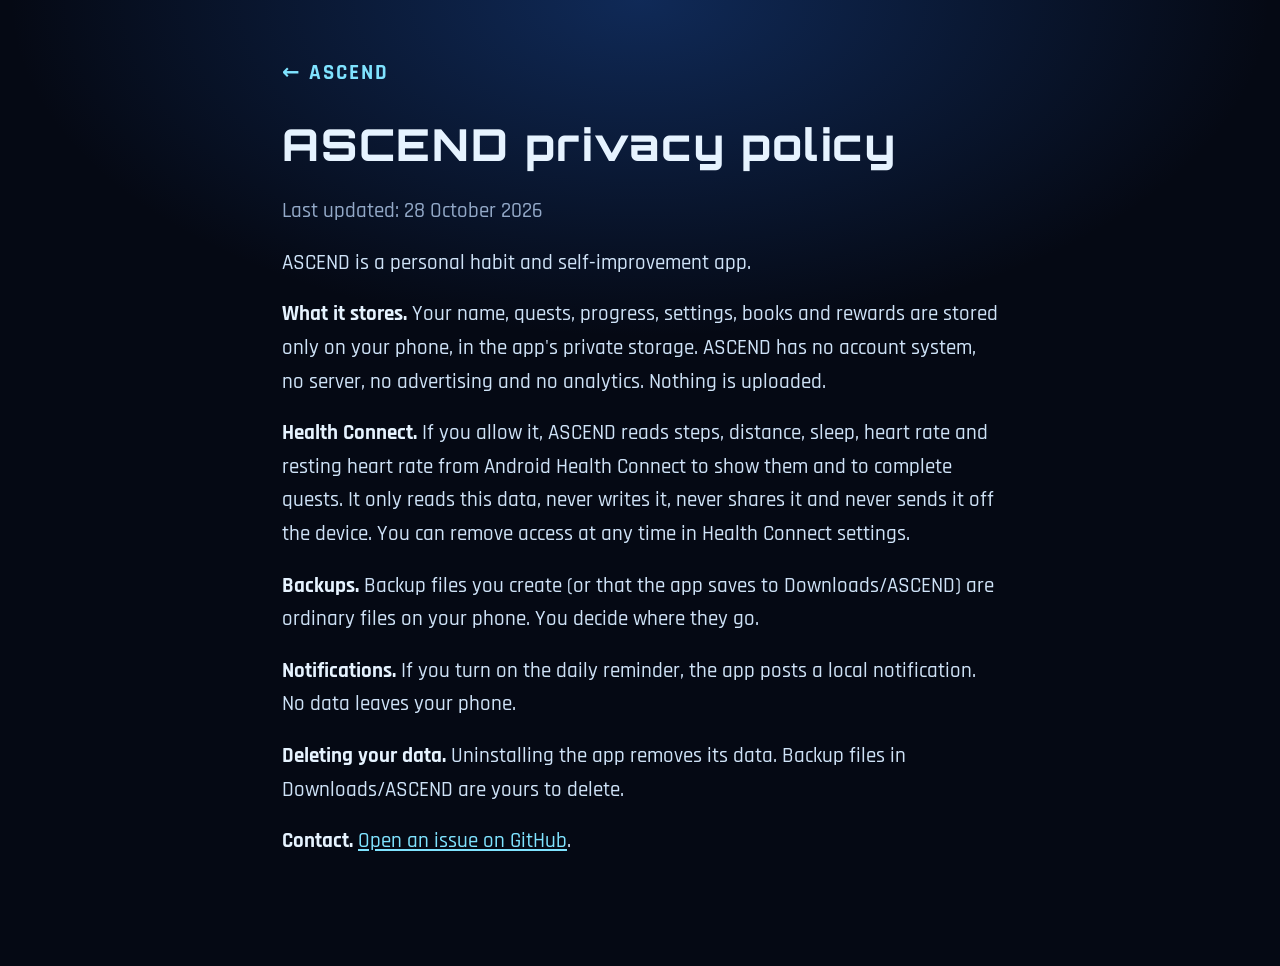
==== privacy.html @ 09c508bf "Add the ASCEND showcase page, playable demo and film A static page for the ASCEND Android app: a pla" ====
<!doctype html>
<html lang="en"><head><meta charset="utf-8"><meta name="viewport" content="width=device-width,initial-scale=1">
<title>ASCEND privacy policy</title>
<meta name="description" content="How ASCEND handles your data: it stays on your phone.">
<meta name="theme-color" content="#050914">
<link rel="icon" href="assets/favicon.png" type="image/png">
<style>
@font-face{font-family:Orbitron;font-weight:800;font-display:swap;src:url(assets/fonts/orbitron-800.woff2) format("woff2")}
@font-face{font-family:Rajdhani;font-weight:500;font-display:swap;src:url(assets/fonts/rajdhani-500.woff2) format("woff2")}
@font-face{font-family:Rajdhani;font-weight:700;font-display:swap;src:url(assets/fonts/rajdhani-700.woff2) format("woff2")}
:root{--void:#050914;--text:#E6F3FF;--muted:#93A9C8;--cyan:#7FE3FF;--line:#1F4A8A}
*{box-sizing:border-box}
body{margin:0;background:radial-gradient(900px 480px at 50% 0,rgba(26,74,154,.5),rgba(5,9,20,0) 70%),var(--void);color:var(--text);font:500 21px/1.6 Rajdhani,"Segoe UI",system-ui,sans-serif}
main{max-width:760px;margin:0 auto;padding:56px 22px 90px}
a{color:var(--cyan)} a:focus-visible{outline:3px solid #FFC857;outline-offset:3px}
.back{font-weight:700;letter-spacing:.1em;text-decoration:none;display:inline-block;margin-bottom:30px}
h1{font-family:Orbitron,system-ui,sans-serif;font-weight:800;font-size:clamp(28px,6vw,44px);letter-spacing:.04em;margin:0 0 24px;line-height:1.15}
p{margin:0 0 18px;color:#cfe3f8} p:first-of-type{color:var(--muted)}
strong{color:var(--text);font-weight:700}
</style></head><body><main>
<a class="back" href="./">← ASCEND</a>
<h1>ASCEND privacy policy</h1>
<p>Last updated: 28 October 2026</p>
<p>ASCEND is a personal habit and self-improvement app.</p>
<p><strong>What it stores.</strong> Your name, quests, progress, settings, books and rewards are stored only on your phone, in the app&#x27;s private storage. ASCEND has no account system, no server, no advertising and no analytics. Nothing is uploaded.</p>
<p><strong>Health Connect.</strong> If you allow it, ASCEND reads steps, distance, sleep, heart rate and resting heart rate from Android Health Connect to show them and to complete quests. It only reads this data, never writes it, never shares it and never sends it off the device. You can remove access at any time in Health Connect settings.</p>
<p><strong>Backups.</strong> Backup files you create (or that the app saves to Downloads/ASCEND) are ordinary files on your phone. You decide where they go.</p>
<p><strong>Notifications.</strong> If you turn on the daily reminder, the app posts a local notification. No data leaves your phone.</p>
<p><strong>Deleting your data.</strong> Uninstalling the app removes its data. Backup files in Downloads/ASCEND are yours to delete.</p>
<p><strong>Contact.</strong> <a href="https://github.com/techknowledgedev/Ascend-showcase/issues">Open an issue on GitHub</a>.</p>
</main></body></html>
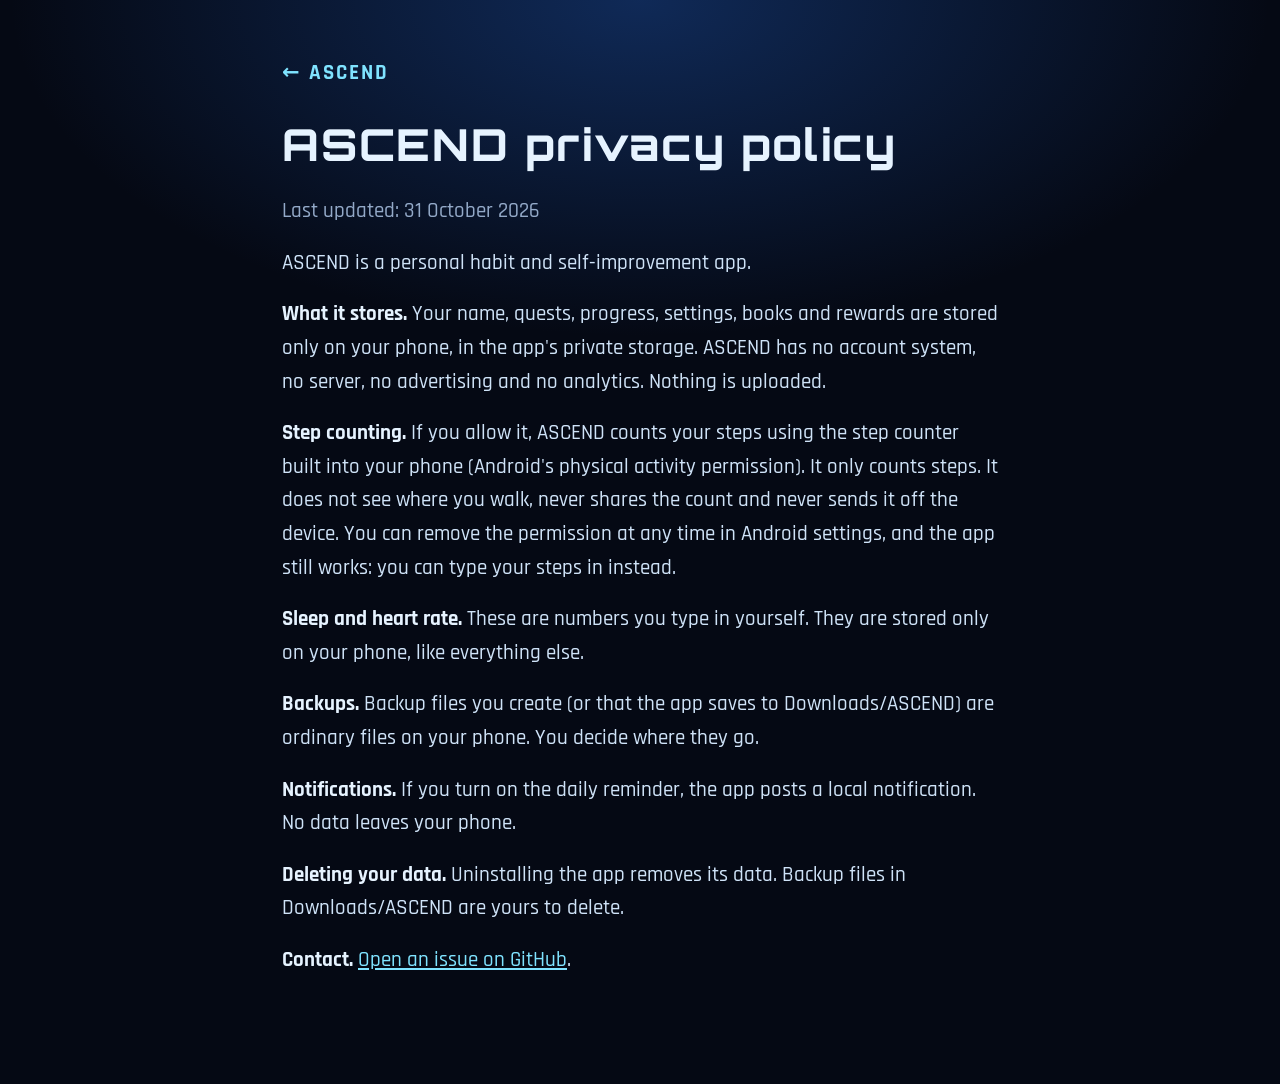
==== commit 4efab60b: "Health matches the app: steps from the phone, sleep and heart rate typed in The demo's Health tab no" ====
--- a/privacy.html
+++ b/privacy.html
@@ -20,10 +20,11 @@
 </style></head><body><main>
 <a class="back" href="./">← ASCEND</a>
 <h1>ASCEND privacy policy</h1>
-<p>Last updated: 28 October 2026</p>
+<p>Last updated: 31 October 2026</p>
 <p>ASCEND is a personal habit and self-improvement app.</p>
 <p><strong>What it stores.</strong> Your name, quests, progress, settings, books and rewards are stored only on your phone, in the app&#x27;s private storage. ASCEND has no account system, no server, no advertising and no analytics. Nothing is uploaded.</p>
-<p><strong>Health Connect.</strong> If you allow it, ASCEND reads steps, distance, sleep, heart rate and resting heart rate from Android Health Connect to show them and to complete quests. It only reads this data, never writes it, never shares it and never sends it off the device. You can remove access at any time in Health Connect settings.</p>
+<p><strong>Step counting.</strong> If you allow it, ASCEND counts your steps using the step counter built into your phone (Android&#x27;s physical activity permission). It only counts steps. It does not see where you walk, never shares the count and never sends it off the device. You can remove the permission at any time in Android settings, and the app still works: you can type your steps in instead.</p>
+<p><strong>Sleep and heart rate.</strong> These are numbers you type in yourself. They are stored only on your phone, like everything else.</p>
 <p><strong>Backups.</strong> Backup files you create (or that the app saves to Downloads/ASCEND) are ordinary files on your phone. You decide where they go.</p>
 <p><strong>Notifications.</strong> If you turn on the daily reminder, the app posts a local notification. No data leaves your phone.</p>
 <p><strong>Deleting your data.</strong> Uninstalling the app removes its data. Backup files in Downloads/ASCEND are yours to delete.</p>
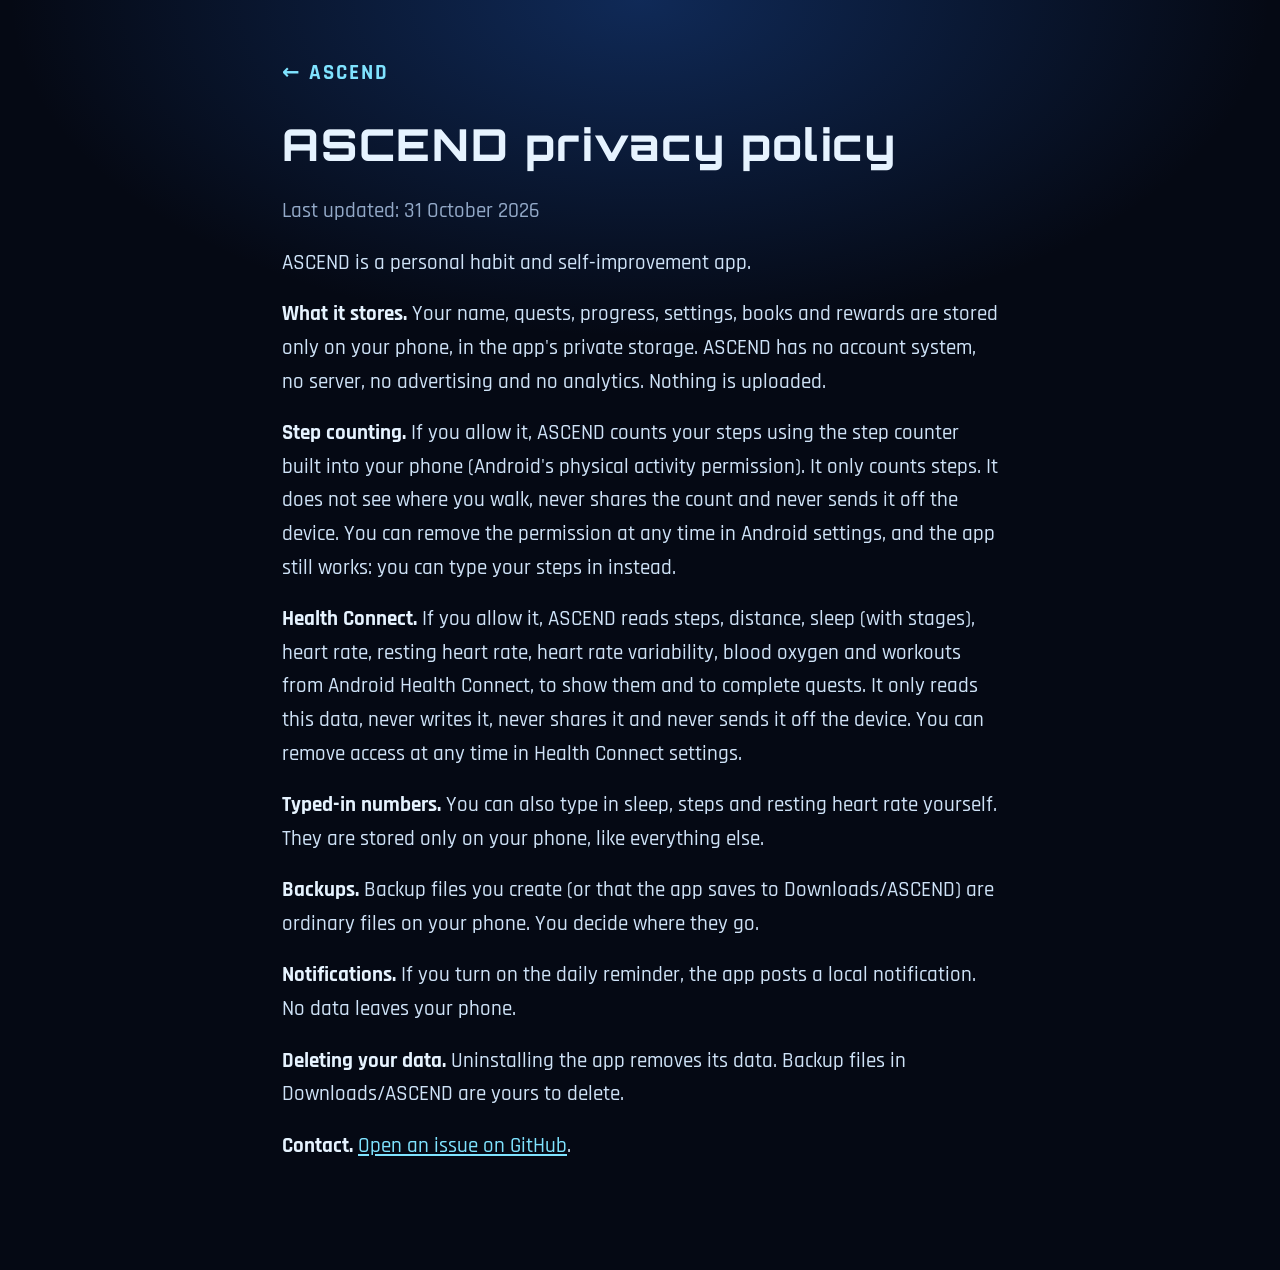
==== commit d385d012: "Showcase: Health Connect is optional again Co-Authored-By: Claude Sonnet 5.5 <noreply@anthropic.com>" ====
--- a/privacy.html
+++ b/privacy.html
@@ -24,7 +24,8 @@
 <p>ASCEND is a personal habit and self-improvement app.</p>
 <p><strong>What it stores.</strong> Your name, quests, progress, settings, books and rewards are stored only on your phone, in the app&#x27;s private storage. ASCEND has no account system, no server, no advertising and no analytics. Nothing is uploaded.</p>
 <p><strong>Step counting.</strong> If you allow it, ASCEND counts your steps using the step counter built into your phone (Android&#x27;s physical activity permission). It only counts steps. It does not see where you walk, never shares the count and never sends it off the device. You can remove the permission at any time in Android settings, and the app still works: you can type your steps in instead.</p>
-<p><strong>Sleep and heart rate.</strong> These are numbers you type in yourself. They are stored only on your phone, like everything else.</p>
+<p><strong>Health Connect.</strong> If you allow it, ASCEND reads steps, distance, sleep (with stages), heart rate, resting heart rate, heart rate variability, blood oxygen and workouts from Android Health Connect, to show them and to complete quests. It only reads this data, never writes it, never shares it and never sends it off the device. You can remove access at any time in Health Connect settings.</p>
+<p><strong>Typed-in numbers.</strong> You can also type in sleep, steps and resting heart rate yourself. They are stored only on your phone, like everything else.</p>
 <p><strong>Backups.</strong> Backup files you create (or that the app saves to Downloads/ASCEND) are ordinary files on your phone. You decide where they go.</p>
 <p><strong>Notifications.</strong> If you turn on the daily reminder, the app posts a local notification. No data leaves your phone.</p>
 <p><strong>Deleting your data.</strong> Uninstalling the app removes its data. Backup files in Downloads/ASCEND are yours to delete.</p>
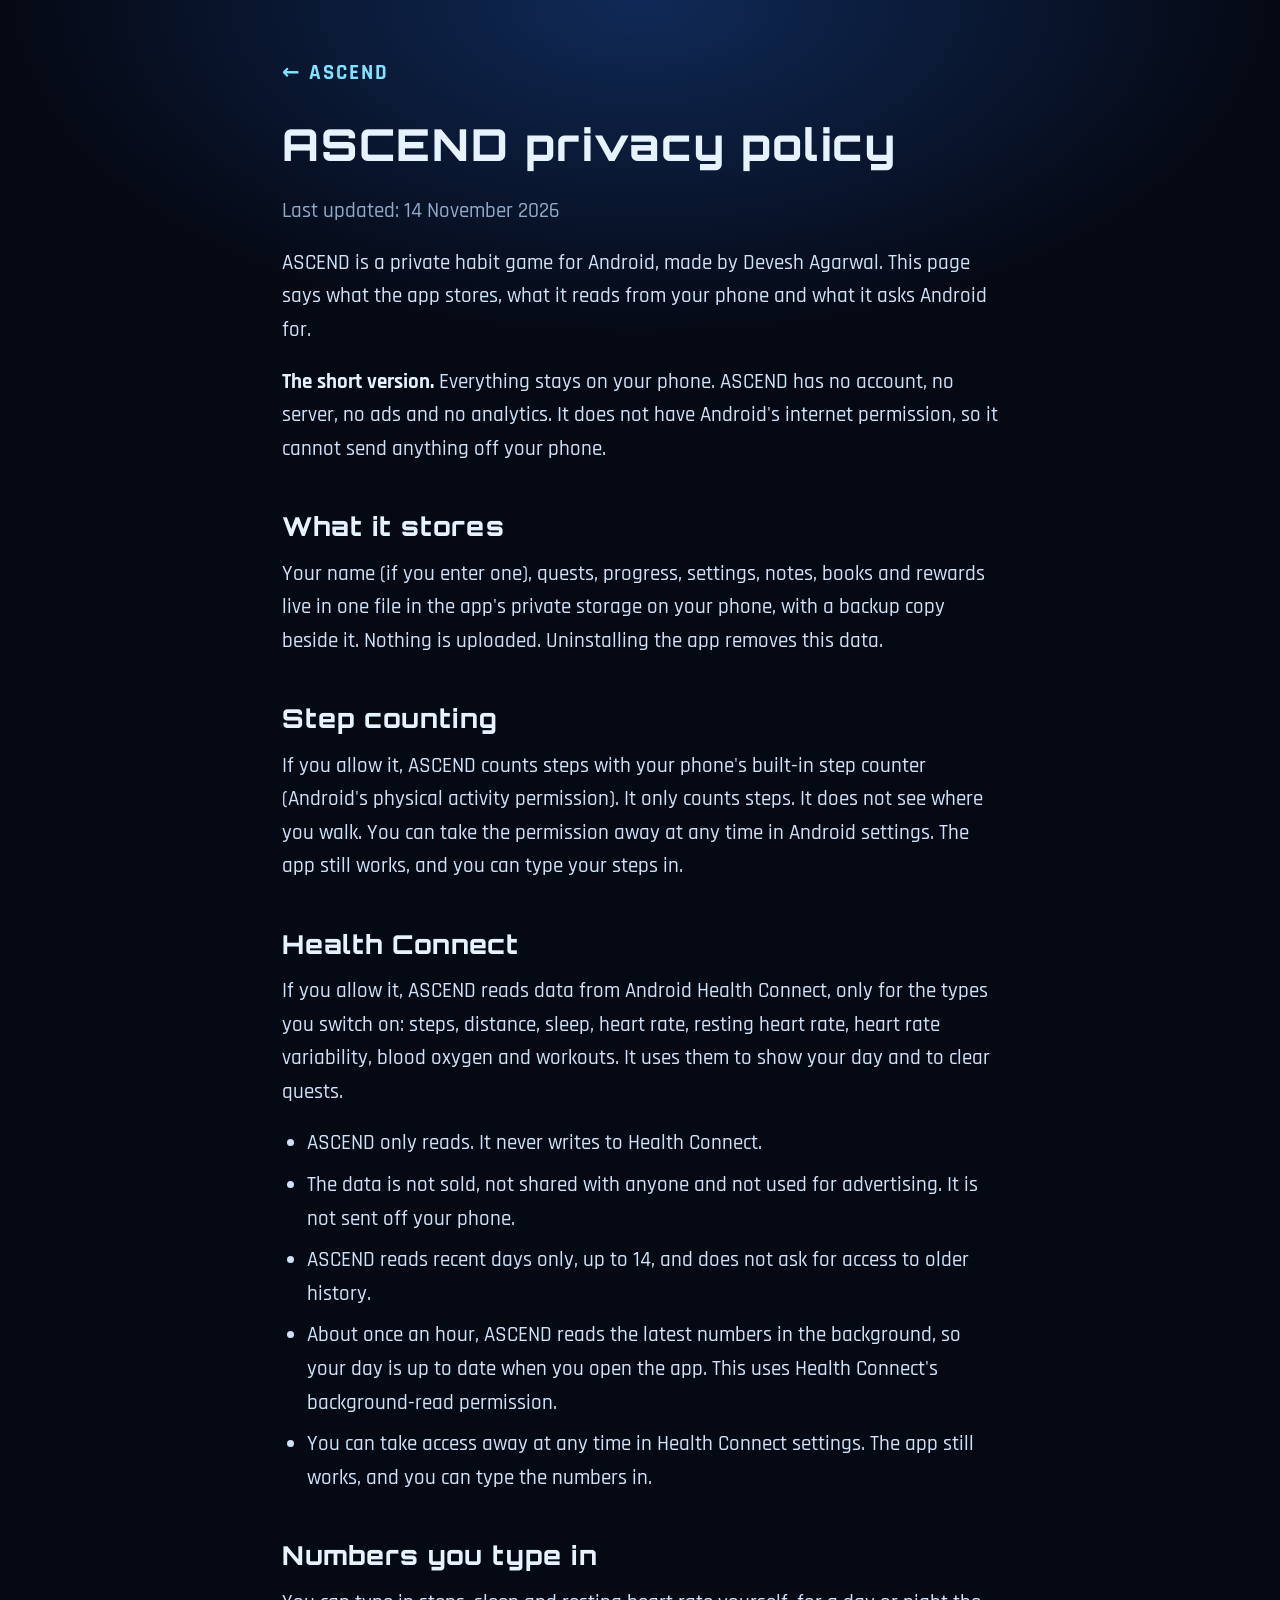
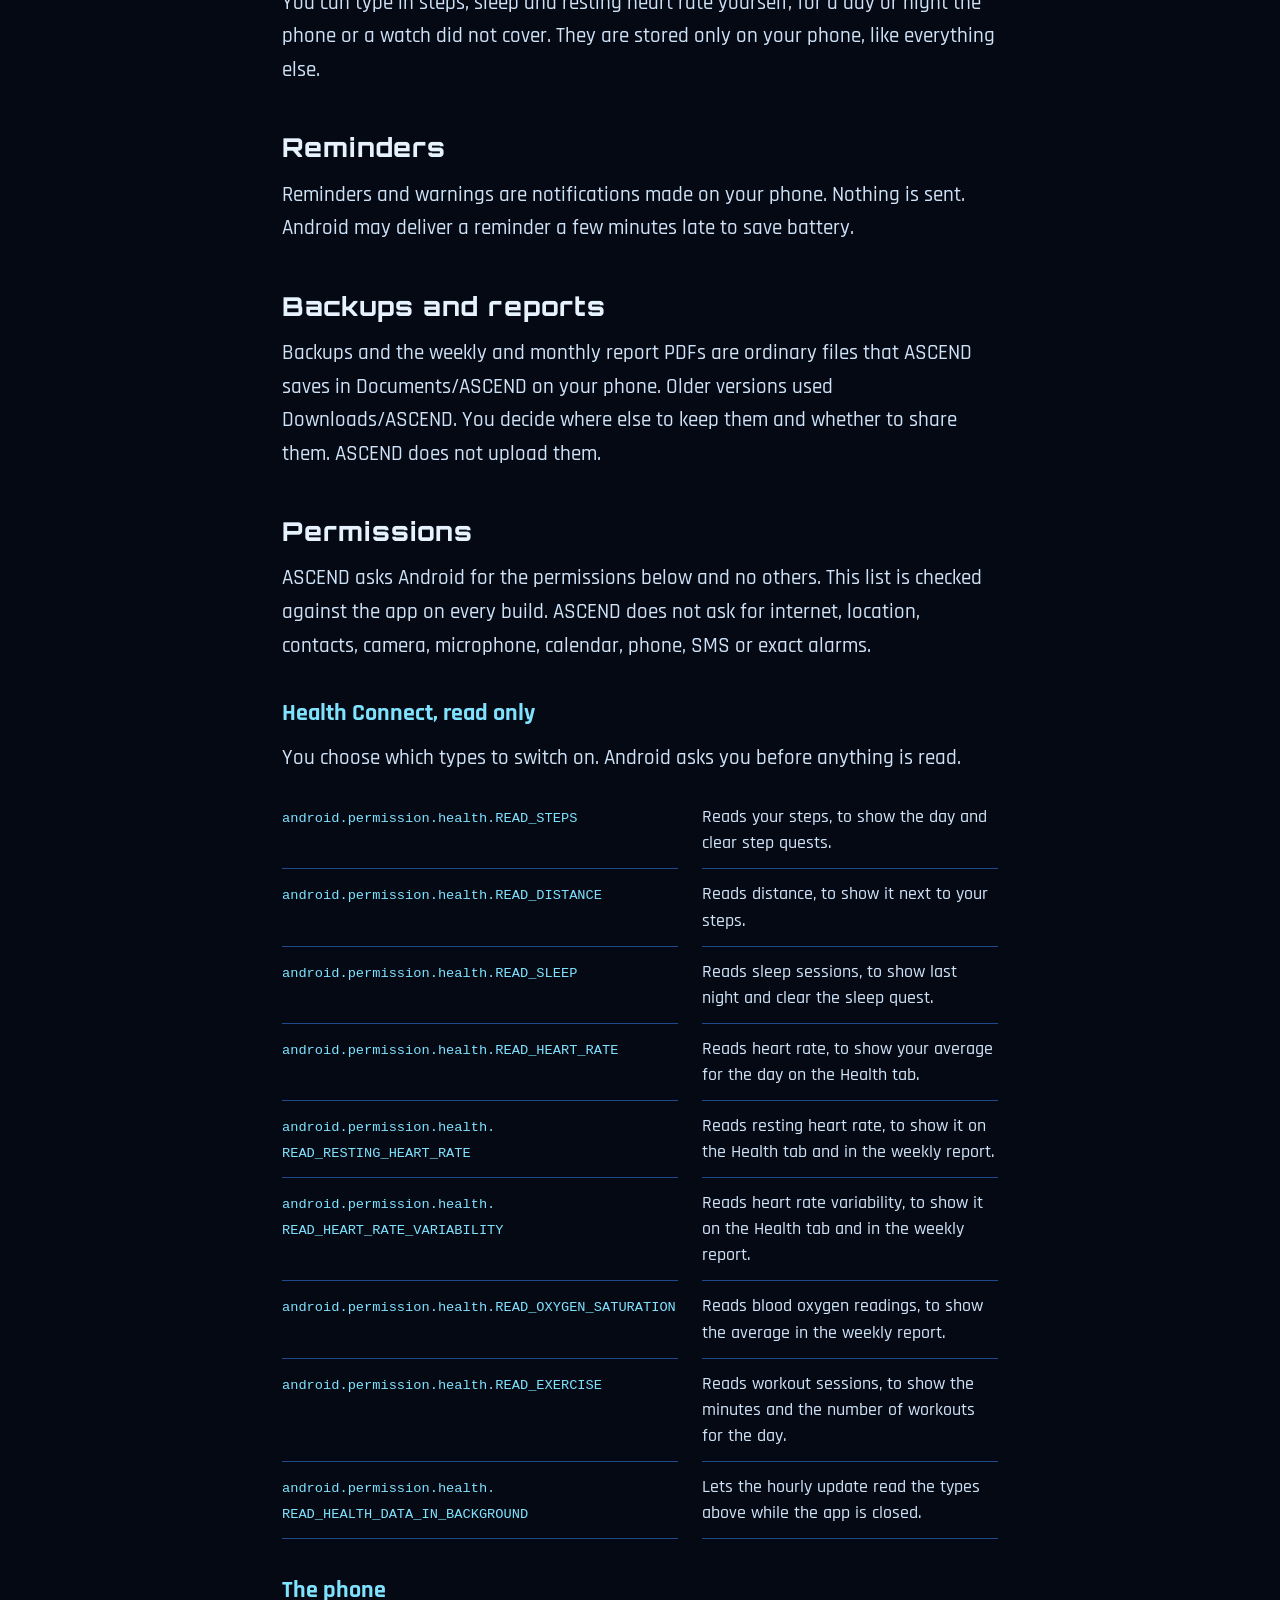
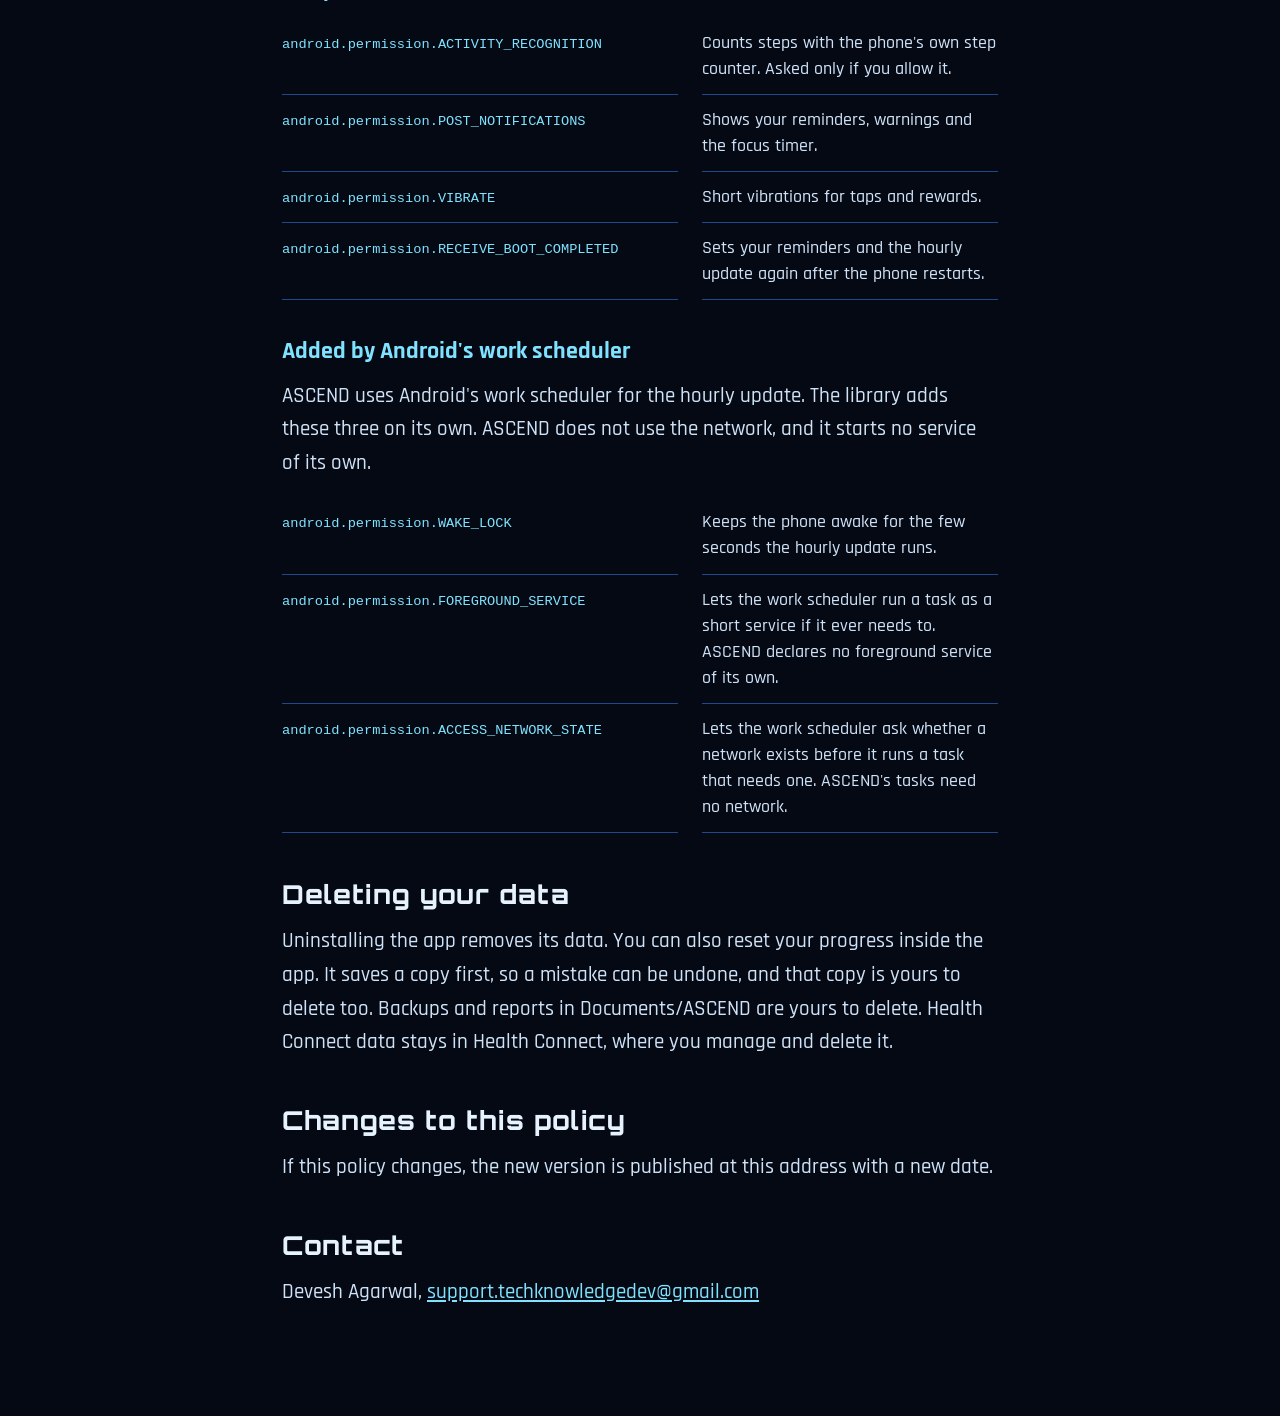
==== commit 5e1df462: "Privacy policy matches app 0.14.0: sixteen permissions, support contact Generated from docs/PRIVACY." ====
--- a/privacy.html
+++ b/privacy.html
@@ -14,20 +14,55 @@
 main{max-width:760px;margin:0 auto;padding:56px 22px 90px}
 a{color:var(--cyan)} a:focus-visible{outline:3px solid #FFC857;outline-offset:3px}
 .back{font-weight:700;letter-spacing:.1em;text-decoration:none;display:inline-block;margin-bottom:30px}
-h1{font-family:Orbitron,system-ui,sans-serif;font-weight:800;font-size:clamp(28px,6vw,44px);letter-spacing:.04em;margin:0 0 24px;line-height:1.15}
-p{margin:0 0 18px;color:#cfe3f8} p:first-of-type{color:var(--muted)}
+h1,h2{font-family:Orbitron,system-ui,sans-serif;font-weight:800;letter-spacing:.04em;line-height:1.2}
+h1{font-size:clamp(28px,6vw,44px);margin:0 0 24px;line-height:1.15}
+h2{font-size:clamp(20px,4vw,26px);margin:46px 0 14px}
+h3{font-weight:700;font-size:24px;color:var(--cyan);margin:32px 0 8px}
+p,li{color:#cfe3f8} p{margin:0 0 18px} p:first-of-type{color:var(--muted)}
+ul{margin:0 0 18px;padding-left:1.2em} li{margin:0 0 8px}
 strong{color:var(--text);font-weight:700}
+code{font-family:ui-monospace,SFMono-Regular,Menlo,Consolas,monospace;font-size:.76em;color:var(--cyan);overflow-wrap:anywhere}
+.wrap{overflow-x:auto;margin:0 0 22px}
+table{border-collapse:collapse;width:100%;font-size:18px;line-height:1.4}
+th,td{text-align:left;vertical-align:top;padding:10px 12px 10px 0;border-bottom:1px solid var(--line);color:#cfe3f8}
+th{color:var(--muted);font-weight:700}
+dl{margin:0 0 22px;display:grid;grid-template-columns:minmax(0,22em) minmax(0,1fr);gap:0 24px;font-size:18px;line-height:1.45}
+dt,dd{margin:0;padding:12px 0;border-bottom:1px solid var(--line)}
+dd{color:#cfe3f8}
+@media (max-width:640px){dl{grid-template-columns:minmax(0,1fr)} dt{padding-bottom:2px;border-bottom:0} dd{padding-top:0}}
 </style></head><body><main>
-<a class="back" href="./">← ASCEND</a>
+<a class="back" href="./">&larr; ASCEND</a>
 <h1>ASCEND privacy policy</h1>
-<p>Last updated: 31 October 2026</p>
-<p>ASCEND is a personal habit and self-improvement app.</p>
-<p><strong>What it stores.</strong> Your name, quests, progress, settings, books and rewards are stored only on your phone, in the app&#x27;s private storage. ASCEND has no account system, no server, no advertising and no analytics. Nothing is uploaded.</p>
-<p><strong>Step counting.</strong> If you allow it, ASCEND counts your steps using the step counter built into your phone (Android&#x27;s physical activity permission). It only counts steps. It does not see where you walk, never shares the count and never sends it off the device. You can remove the permission at any time in Android settings, and the app still works: you can type your steps in instead.</p>
-<p><strong>Health Connect.</strong> If you allow it, ASCEND reads steps, distance, sleep (with stages), heart rate, resting heart rate, heart rate variability, blood oxygen and workouts from Android Health Connect, to show them and to complete quests. It only reads this data, never writes it, never shares it and never sends it off the device. You can remove access at any time in Health Connect settings.</p>
-<p><strong>Typed-in numbers.</strong> You can also type in sleep, steps and resting heart rate yourself. They are stored only on your phone, like everything else.</p>
-<p><strong>Backups.</strong> Backup files you create (or that the app saves to Downloads/ASCEND) are ordinary files on your phone. You decide where they go.</p>
-<p><strong>Notifications.</strong> If you turn on the daily reminder, the app posts a local notification. No data leaves your phone.</p>
-<p><strong>Deleting your data.</strong> Uninstalling the app removes its data. Backup files in Downloads/ASCEND are yours to delete.</p>
-<p><strong>Contact.</strong> <a href="https://github.com/techknowledgedev/Ascend-showcase/issues">Open an issue on GitHub</a>.</p>
+<p>Last updated: 14 November 2026</p>
+<p>ASCEND is a private habit game for Android, made by Devesh Agarwal. This page says what the app stores, what it reads from your phone and what it asks Android for.</p>
+<p><strong>The short version.</strong> Everything stays on your phone. ASCEND has no account, no server, no ads and no analytics. It does not have Android&#x27;s internet permission, so it cannot send anything off your phone.</p>
+<h2>What it stores</h2>
+<p>Your name (if you enter one), quests, progress, settings, notes, books and rewards live in one file in the app&#x27;s private storage on your phone, with a backup copy beside it. Nothing is uploaded. Uninstalling the app removes this data.</p>
+<h2>Step counting</h2>
+<p>If you allow it, ASCEND counts steps with your phone&#x27;s built-in step counter (Android&#x27;s physical activity permission). It only counts steps. It does not see where you walk. You can take the permission away at any time in Android settings. The app still works, and you can type your steps in.</p>
+<h2>Health Connect</h2>
+<p>If you allow it, ASCEND reads data from Android Health Connect, only for the types you switch on: steps, distance, sleep, heart rate, resting heart rate, heart rate variability, blood oxygen and workouts. It uses them to show your day and to clear quests.</p>
+<ul><li>ASCEND only reads. It never writes to Health Connect.</li><li>The data is not sold, not shared with anyone and not used for advertising. It is not sent off your phone.</li><li>ASCEND reads recent days only, up to 14, and does not ask for access to older history.</li><li>About once an hour, ASCEND reads the latest numbers in the background, so your day is up to date when you open the app. This uses Health Connect&#x27;s background-read permission.</li><li>You can take access away at any time in Health Connect settings. The app still works, and you can type the numbers in.</li></ul>
+<h2>Numbers you type in</h2>
+<p>You can type in steps, sleep and resting heart rate yourself, for a day or night the phone or a watch did not cover. They are stored only on your phone, like everything else.</p>
+<h2>Reminders</h2>
+<p>Reminders and warnings are notifications made on your phone. Nothing is sent. Android may deliver a reminder a few minutes late to save battery.</p>
+<h2>Backups and reports</h2>
+<p>Backups and the weekly and monthly report PDFs are ordinary files that ASCEND saves in Documents/ASCEND on your phone. Older versions used Downloads/ASCEND. You decide where else to keep them and whether to share them. ASCEND does not upload them.</p>
+<h2>Permissions</h2>
+<p>ASCEND asks Android for the permissions below and no others. This list is checked against the app on every build. ASCEND does not ask for internet, location, contacts, camera, microphone, calendar, phone, SMS or exact alarms.</p>
+<h3>Health Connect, read only</h3>
+<p>You choose which types to switch on. Android asks you before anything is read.</p>
+<dl><dt><code>android.<wbr>permission.<wbr>health.<wbr>READ_STEPS</code></dt><dd>Reads your steps, to show the day and clear step quests.</dd><dt><code>android.<wbr>permission.<wbr>health.<wbr>READ_DISTANCE</code></dt><dd>Reads distance, to show it next to your steps.</dd><dt><code>android.<wbr>permission.<wbr>health.<wbr>READ_SLEEP</code></dt><dd>Reads sleep sessions, to show last night and clear the sleep quest.</dd><dt><code>android.<wbr>permission.<wbr>health.<wbr>READ_HEART_RATE</code></dt><dd>Reads heart rate, to show your average for the day on the Health tab.</dd><dt><code>android.<wbr>permission.<wbr>health.<wbr>READ_RESTING_HEART_RATE</code></dt><dd>Reads resting heart rate, to show it on the Health tab and in the weekly report.</dd><dt><code>android.<wbr>permission.<wbr>health.<wbr>READ_HEART_RATE_VARIABILITY</code></dt><dd>Reads heart rate variability, to show it on the Health tab and in the weekly report.</dd><dt><code>android.<wbr>permission.<wbr>health.<wbr>READ_OXYGEN_SATURATION</code></dt><dd>Reads blood oxygen readings, to show the average in the weekly report.</dd><dt><code>android.<wbr>permission.<wbr>health.<wbr>READ_EXERCISE</code></dt><dd>Reads workout sessions, to show the minutes and the number of workouts for the day.</dd><dt><code>android.<wbr>permission.<wbr>health.<wbr>READ_HEALTH_DATA_IN_BACKGROUND</code></dt><dd>Lets the hourly update read the types above while the app is closed.</dd></dl>
+<h3>The phone</h3>
+<dl><dt><code>android.<wbr>permission.<wbr>ACTIVITY_RECOGNITION</code></dt><dd>Counts steps with the phone&#x27;s own step counter. Asked only if you allow it.</dd><dt><code>android.<wbr>permission.<wbr>POST_NOTIFICATIONS</code></dt><dd>Shows your reminders, warnings and the focus timer.</dd><dt><code>android.<wbr>permission.<wbr>VIBRATE</code></dt><dd>Short vibrations for taps and rewards.</dd><dt><code>android.<wbr>permission.<wbr>RECEIVE_BOOT_COMPLETED</code></dt><dd>Sets your reminders and the hourly update again after the phone restarts.</dd></dl>
+<h3>Added by Android&#x27;s work scheduler</h3>
+<p>ASCEND uses Android&#x27;s work scheduler for the hourly update. The library adds these three on its own. ASCEND does not use the network, and it starts no service of its own.</p>
+<dl><dt><code>android.<wbr>permission.<wbr>WAKE_LOCK</code></dt><dd>Keeps the phone awake for the few seconds the hourly update runs.</dd><dt><code>android.<wbr>permission.<wbr>FOREGROUND_SERVICE</code></dt><dd>Lets the work scheduler run a task as a short service if it ever needs to. ASCEND declares no foreground service of its own.</dd><dt><code>android.<wbr>permission.<wbr>ACCESS_NETWORK_STATE</code></dt><dd>Lets the work scheduler ask whether a network exists before it runs a task that needs one. ASCEND&#x27;s tasks need no network.</dd></dl>
+<h2>Deleting your data</h2>
+<p>Uninstalling the app removes its data. You can also reset your progress inside the app. It saves a copy first, so a mistake can be undone, and that copy is yours to delete too. Backups and reports in Documents/ASCEND are yours to delete. Health Connect data stays in Health Connect, where you manage and delete it.</p>
+<h2>Changes to this policy</h2>
+<p>If this policy changes, the new version is published at this address with a new date.</p>
+<h2>Contact</h2>
+<p>Devesh Agarwal, <a href="mailto:support.techknowledgedev@gmail.com">support.techknowledgedev@gmail.com</a></p>
 </main></body></html>
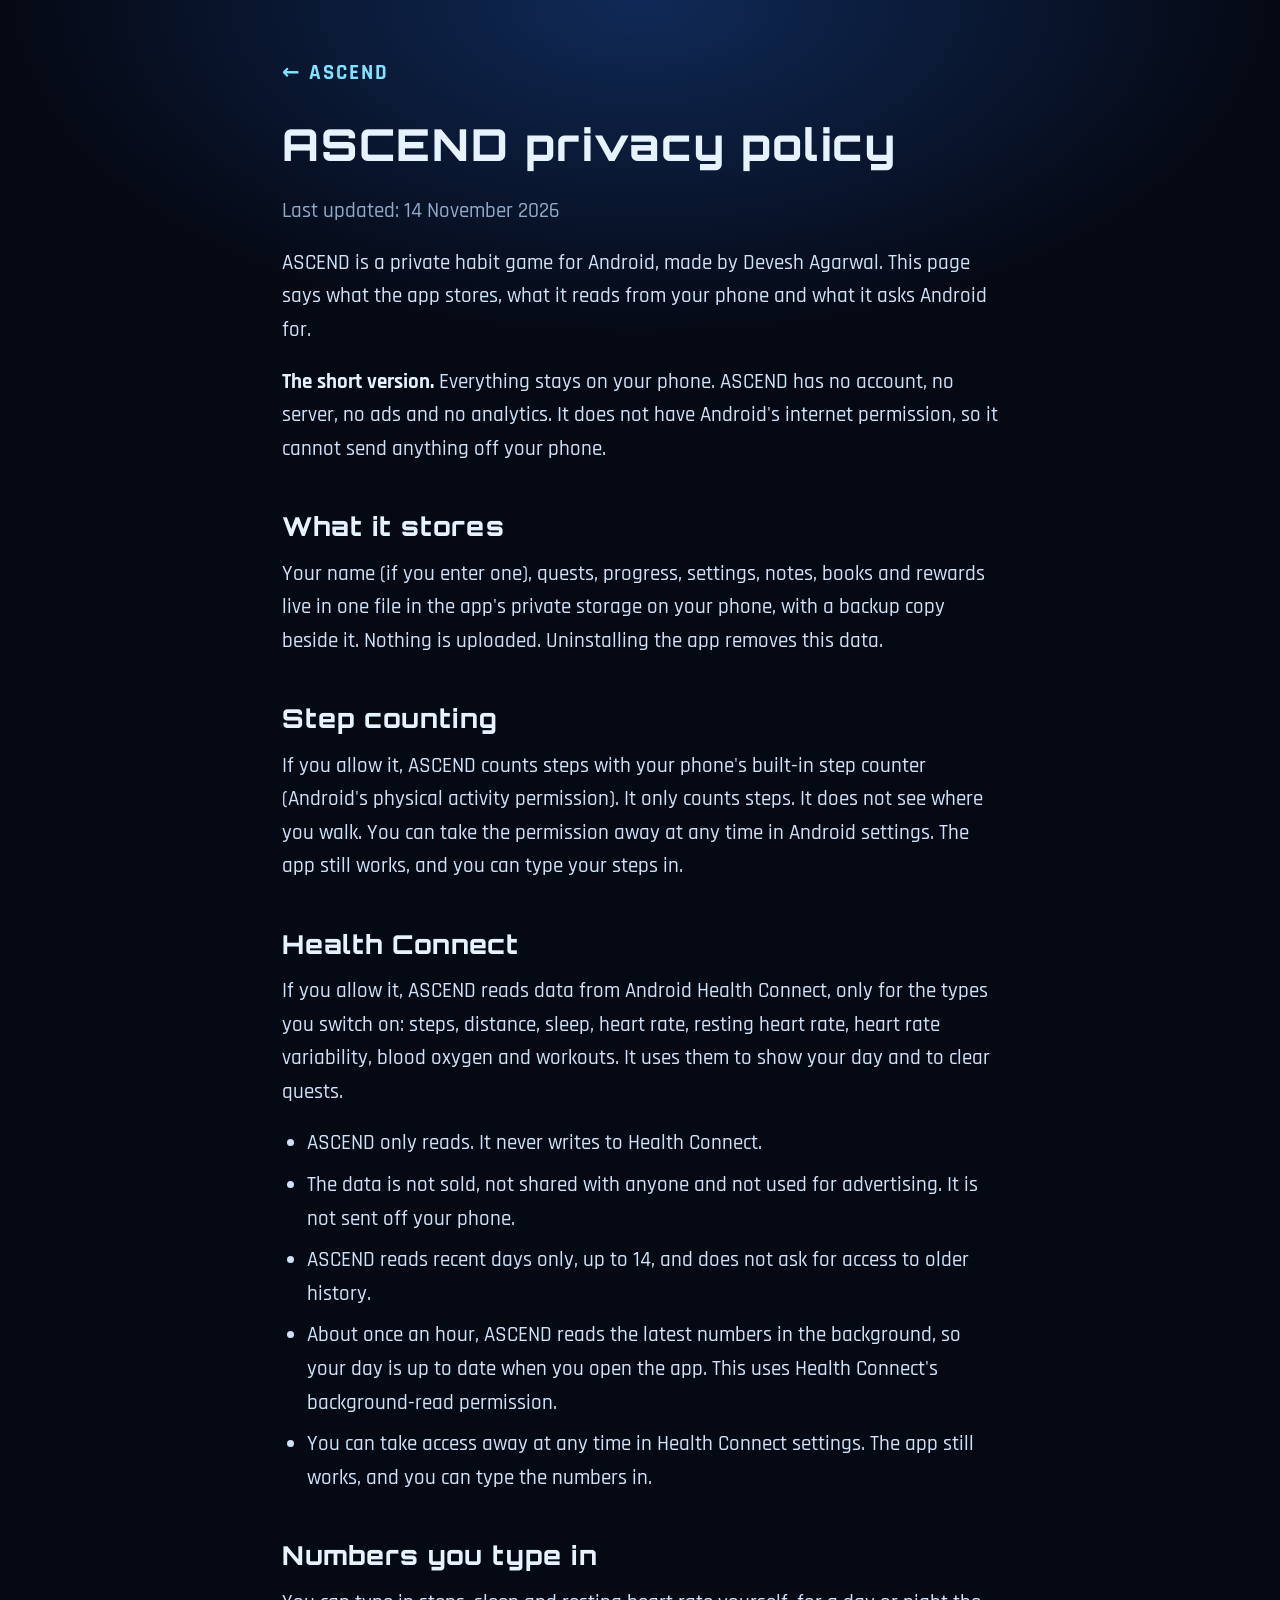
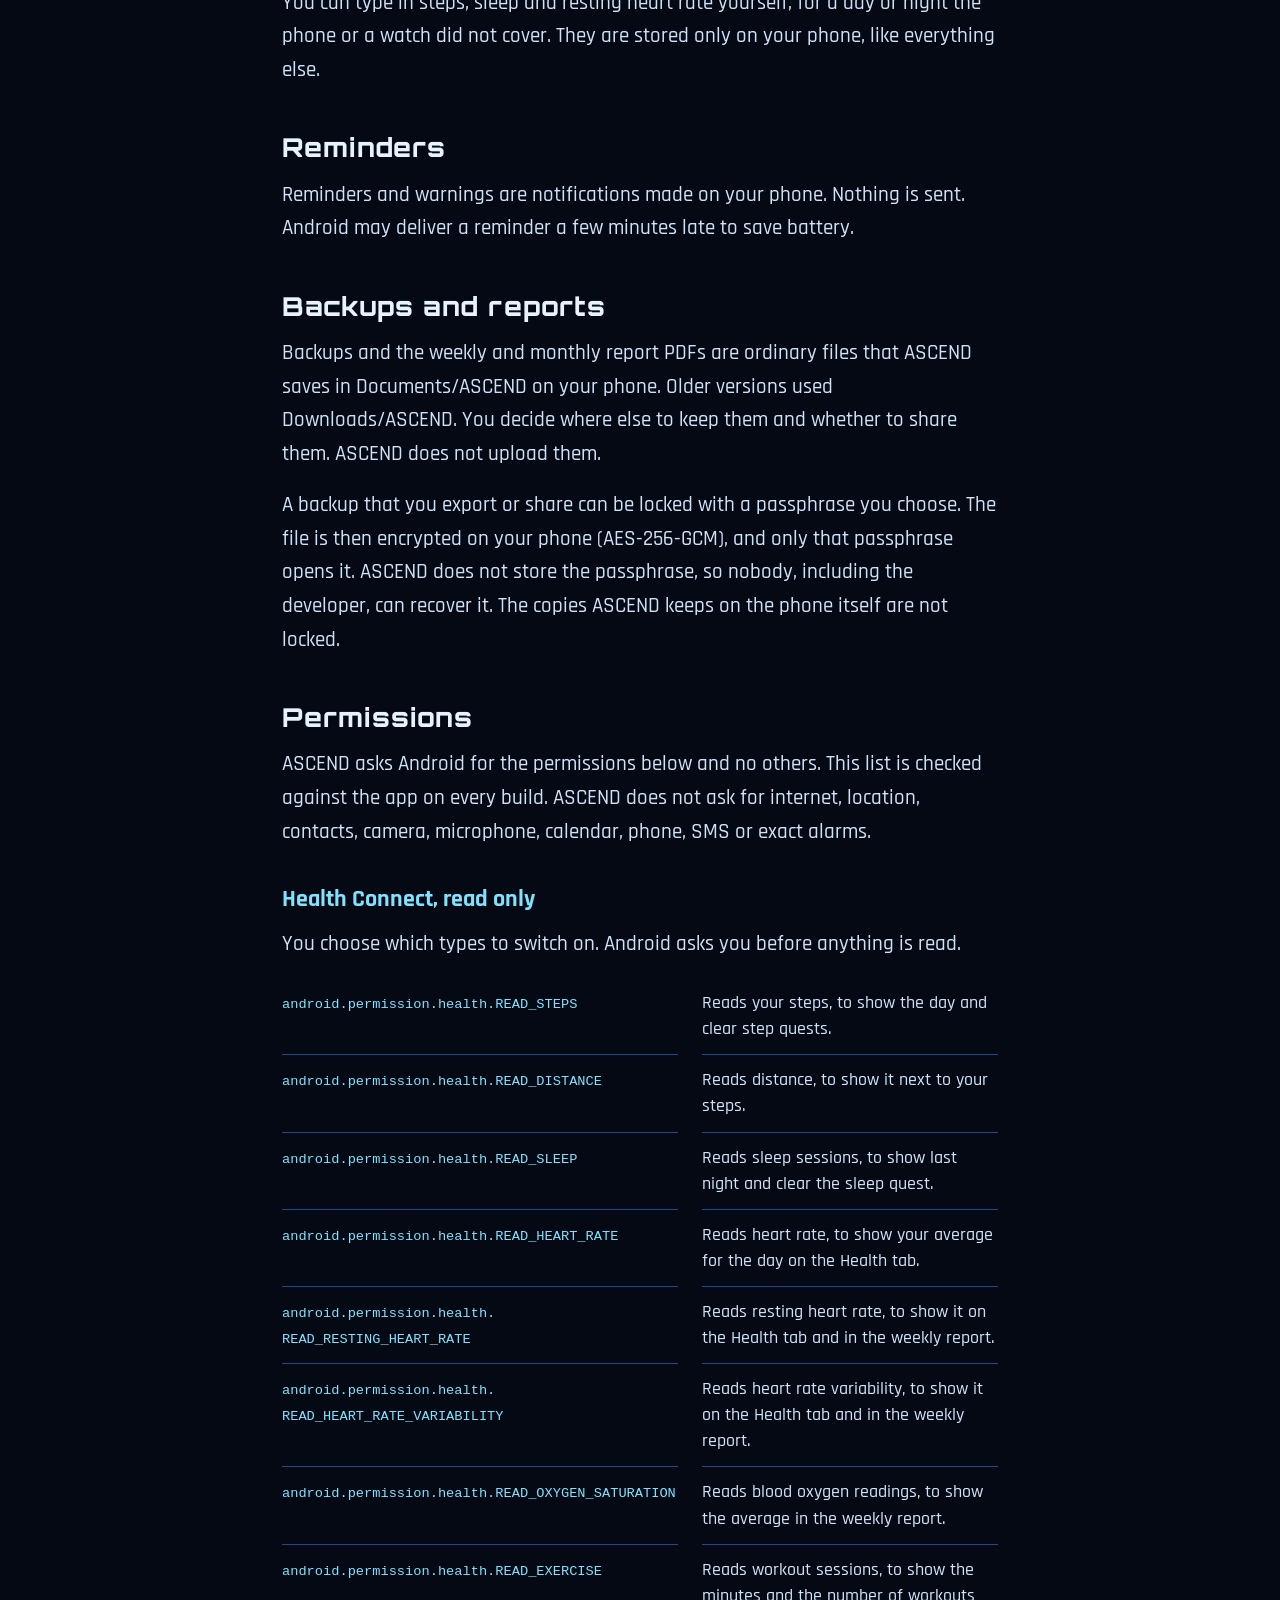
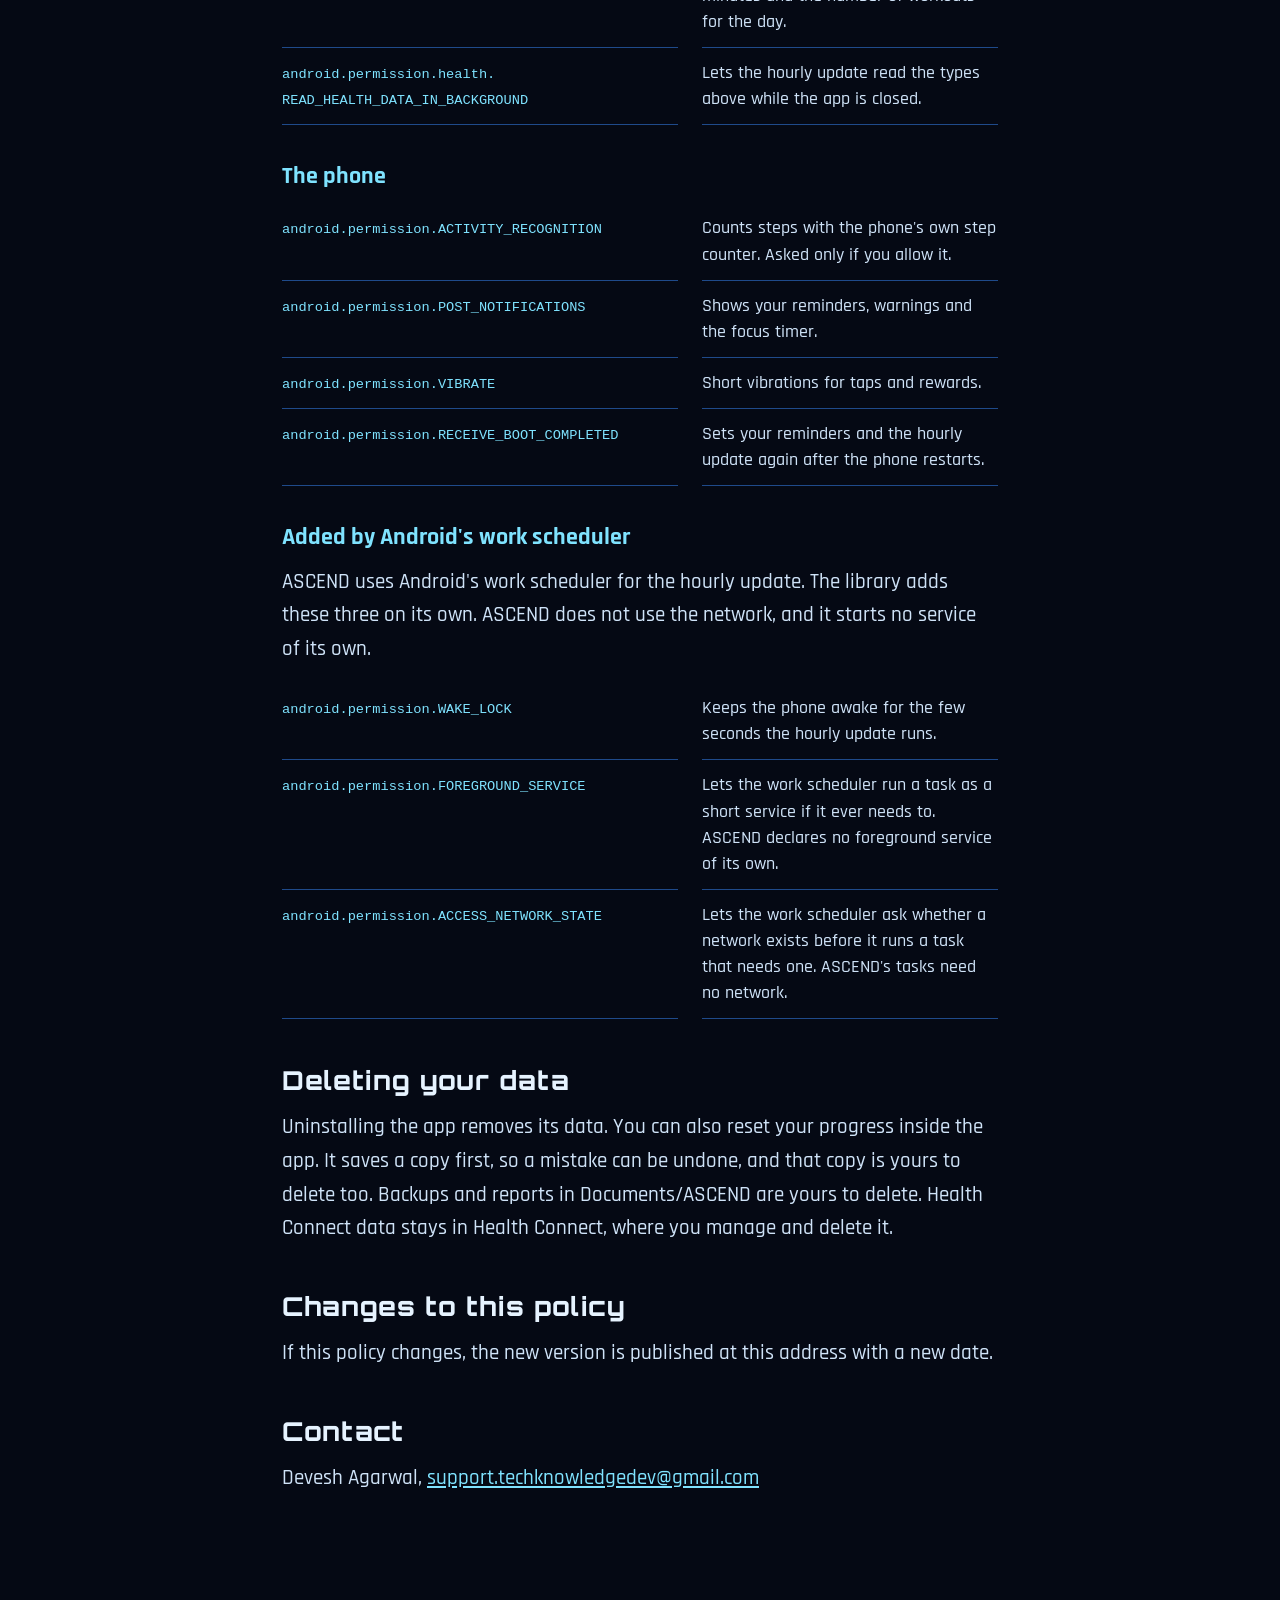
==== commit e2a8ffbe: "Privacy policy: a backup you export or share can be locked with a passphrase Co-Authored-By: Claude " ====
--- a/privacy.html
+++ b/privacy.html
@@ -49,6 +49,7 @@
 <p>Reminders and warnings are notifications made on your phone. Nothing is sent. Android may deliver a reminder a few minutes late to save battery.</p>
 <h2>Backups and reports</h2>
 <p>Backups and the weekly and monthly report PDFs are ordinary files that ASCEND saves in Documents/ASCEND on your phone. Older versions used Downloads/ASCEND. You decide where else to keep them and whether to share them. ASCEND does not upload them.</p>
+<p>A backup that you export or share can be locked with a passphrase you choose. The file is then encrypted on your phone (AES-256-GCM), and only that passphrase opens it. ASCEND does not store the passphrase, so nobody, including the developer, can recover it. The copies ASCEND keeps on the phone itself are not locked.</p>
 <h2>Permissions</h2>
 <p>ASCEND asks Android for the permissions below and no others. This list is checked against the app on every build. ASCEND does not ask for internet, location, contacts, camera, microphone, calendar, phone, SMS or exact alarms.</p>
 <h3>Health Connect, read only</h3>
